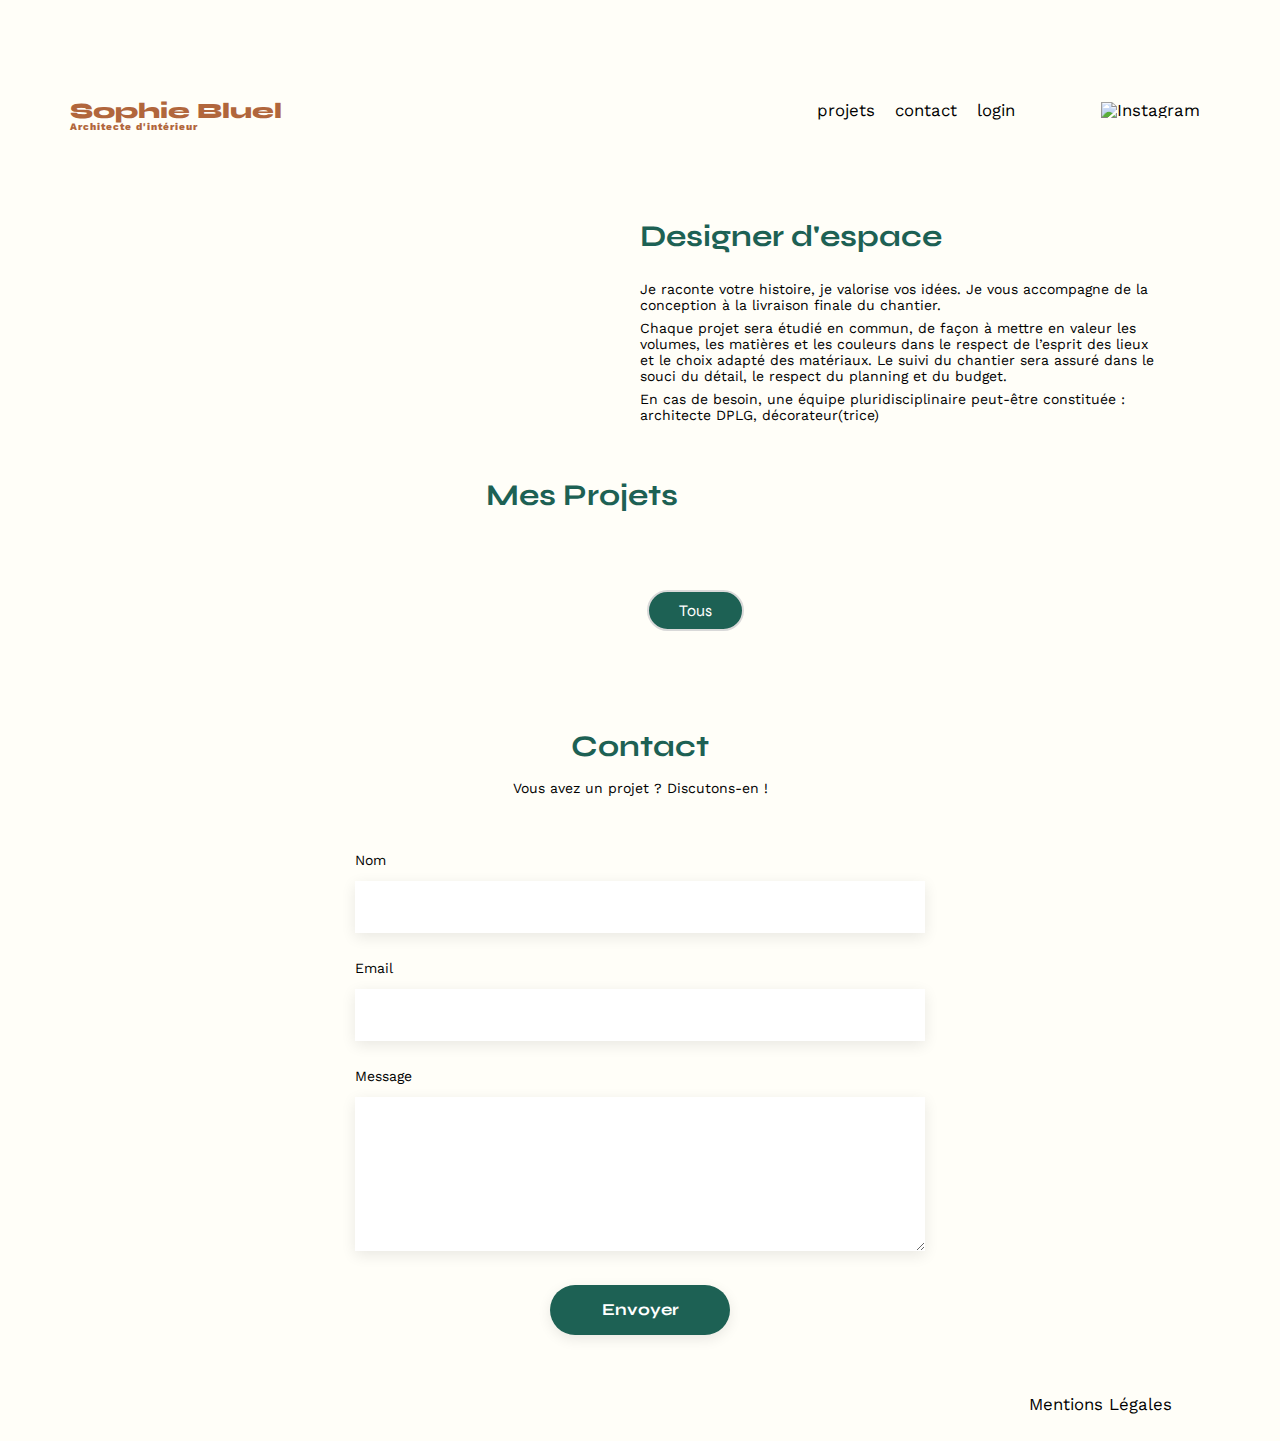
==== FrontEnd/index.html @ 81031864 "Fix button logout login" ====
<!DOCTYPE html>
<html lang="fr">
  <head>
    <meta charset="UTF-8" />
    <title>Sophie Bluel - Architecte d'intérieur</title>
    <meta name="viewport" content="width=device-width, initial-scale=1.0" />
    <link rel="preconnect" href="https://fonts.googleapis.com" />
    <link rel="preconnect" href="https://fonts.gstatic.com" crossorigin />
    <script src="./assets/style.js" defer></script>

    <script
      src="https://kit.fontawesome.com/b36407d020.js"
      crossorigin="anonymous"
    ></script>
    <link
      href="https://fonts.googleapis.com/css2?family=Syne:wght@700;800&family=Work+Sans&display=swap"
      rel="stylesheet"
    />
    <meta name="description" content="" />
    <link rel="stylesheet" href="./assets/style.css" />
    <link
      href="https://fonts.googleapis.com/css2?family=Syne:wght@700;800&family=Work+Sans&display=swap"
      rel="stylesheet"
    />
  </head>

  <body>
    <div class="top_change_0 top_change">
      <i class="fa-regular fa-pen-to-square fa-lg"></i>
      <button class="button_modified" type="button">Mode édition</button>

      <button class="button_published" type="button">
        Publier des changements
      </button>
    </div>

    <header>
      <h1>Sophie Bluel <span>Architecte d'intérieur</span></h1>
      <nav>
        <ul class="liste">
          <li>projets</li>
          <li>contact</li>

          <li id="logIn" style="visibility: visible">
            <a href="./log.html">login</a>
          </li>

          <button id="logOut" style="visibility: collapse">logout</button>
          <li><img src="./assets/icons/instagram.png" alt="Instagram" /></li>
        </ul>
      </nav>
    </header>
    <main>
      <section id="introduction">
        <figure>
          <img src="./assets/images/sophie-bluel.png" alt="" />

          <div class="top_change">
            <i class="fa-regular fa-pen-to-square fa-lg"></i>
            <button class="button_modifier" type="button">modifier</button>
          </div>
        </figure>

        <article>
          <div class="top_change">
            <i class="fa-regular fa-pen-to-square fa-lg"></i
            ><button class="button_modifier" type="button">modifier</button>
          </div>
          <h2>Designer d'espace</h2>
          <p>
            Je raconte votre histoire, je valorise vos idées. Je vous accompagne
            de la conception à la livraison finale du chantier.
          </p>
          <p>
            Chaque projet sera étudié en commun, de façon à mettre en valeur les
            volumes, les matières et les couleurs dans le respect de l’esprit
            des lieux et le choix adapté des matériaux. Le suivi du chantier
            sera assuré dans le souci du détail, le respect du planning et du
            budget.
          </p>
          <p>
            En cas de besoin, une équipe pluridisciplinaire peut-être constituée
            : architecte DPLG, décorateur(trice)
          </p>
        </article>
      </section>

      <section id="portfolio">
        <div class="title">
          <h2>Mes Projets</h2>
          <div class="top_change">
            <i class="fa-regular fa-pen-to-square fa-lg"></i
            ><button class="button_modifier" type="button">modifier</button>
          </div>
        </div>

        <section class="filtres">
          <div class="quatre_filtres">
            <!-- <div class="t">
              <p>Tous</p>
            </div>

            <div class="e">
              <p>Objets</p>
            </div>

            <div class="e">
              <p>Appartements</p>
            </div>

            <div class="e">
              <p>Hôtels & restaurants</p>
            </div> -->
          </div>
        </section>

        <div class="gallery">
          <!-- <figure>
            <img
              src="	http://localhost:5678/images/la-balisiere1651287350102.png"
              alt="Appartement Paris V"
              crossorigin="anonymous"
            />
            <figcaption>Appartement Paris V</figcaption>
          </figure> -->
        </div>
      </section>
      <section id="contact">
        <h2>Contact</h2>
        <p>Vous avez un projet ? Discutons-en !</p>
        <form action="#" method="post">
          <label for="name">Nom</label>
          <input type="text" name="name" id="name" />
          <label for="email">Email</label>
          <input type="email" name="email" id="email" />
          <label for="message">Message</label>
          <textarea name="message" id="message" cols="30" rows="10"></textarea>
          <input type="submit" value="Envoyer" />
        </form>
      </section>
    </main>

    <footer>
      <nav>
        <ul>
          <li>Mentions Légales</li>
        </ul>
      </nav>
    </footer>
  </body>
</html>
---- FrontEnd/assets/style.css ----
/* http://meyerweb.com/eric/tools/css/reset/
   v2.0 | 20110126
   License: none (public domain)
*/

html,
body,
div,
span,
applet,
object,
iframe,
h1,
h2,
h3,
h4,
h5,
h6,
p,
blockquote,
pre,
a,
abbr,
acronym,
address,
big,
cite,
code,
del,
dfn,
em,
img,
ins,
kbd,
q,
s,
samp,
small,
strike,
strong,
sub,
sup,
tt,
var,
b,
u,
i,
center,
dl,
dt,
dd,
ol,
ul,
li,
fieldset,
form,
label,
legend,
table,
caption,
tbody,
tfoot,
thead,
tr,
th,
td,
article,
aside,
canvas,
details,
embed,
figure,
figcaption,
footer,
header,
hgroup,
menu,
nav,
output,
ruby,
section,
summary,
time,
mark,
audio,
video {
  margin: 0;
  padding: 0;
  border: 0;
  font-size: 100%;
  font: inherit;
  vertical-align: baseline;
}

/* HTML5 display-role reset for older browsers */
article,
aside,
details,
figcaption,
figure,
footer,
header,
hgroup,
menu,
nav,
section {
  display: block;
}

body {
  line-height: 1;
}

ol,
ul {
  list-style: none;
}

blockquote,
q {
  quotes: none;
}

blockquote:before,
blockquote:after,
q:before,
q:after {
  content: "";
  content: none;
}

table {
  border-collapse: collapse;
  border-spacing: 0;
}

/** end reset css**/
body {
  max-width: 1140px;
  margin: auto;
  font-family: "Work Sans";
  font-size: 14px;
  background-color: #fffef8;
}

header {
  display: flex;
  justify-content: space-between;
  margin: 40px 0;
}

.top_change_0 {
  position: relative;
  height: 60px;
  background-color: black;
  display: flex;
  flex-direction: row;
  justify-content: center;
  align-items: center;
  gap: 20px;
  /* visibility: collapse; */
}
#logIn {
  display: flex;
  padding-left: 10px;
  text-align: center;
}
.top_change_0 i {
  position: relative;
  color: white;
}
.button_modified {
  font-family: "Work Sans";
  font-style: normal;
  font-weight: 400;
  font-size: 16px;
  line-height: 19px;
  background-color: black;
  border: none;
  /* identical to box height */
  text-align: center;

  color: #ffffff;
}
.button_modifier {
  font-family: "Work Sans";
  font-style: normal;
  font-weight: 400;
  font-size: 16px;
  line-height: 19px;
  background-color: #fffef8;
  border: none;
  /* identical to box height */
  text-align: center;
  border-radius: 20px;
  padding: 10px 20px 10px 10px;
}
.button_published {
  font-family: "Work Sans";
  font-style: normal;
  font-weight: 400;
  font-size: 16px;
  line-height: 19px;
  background-color: rgb(255, 255, 255);
  border: none;
  /* identical to box height */
  text-align: center;
  border-radius: 20px;
  padding: 10px 20px 10px 20px;
}
.button_modifier:hover {
  cursor: pointer;
  outline-color: #1d6154;
}

.button_modifier:active {
  background-color: none;
  cursor: pointer;
  outline-color: #1d6154;
}
.button_published:hover {
  cursor: pointer;
  outline-color: #1d6154;
}

.button_published:active {
  background-color: none;
  cursor: pointer;
  outline-color: #1d6154;
}

.button_modified:hover {
  cursor: pointer;
}

.button_modified:active {
  background-color: none;
  cursor: pointer;
}
section {
  margin: 50px;
}
figure i {
  margin-left: 50px;
}
.liste a {
  text-align: end;
  text-transform: none;
  unicode-bidi: isolate;
  font-variant-numeric: tabular-nums;
  white-space: pre;
  color: black;
  text-decoration: none;
  color: black;
}
.liste {
  text-align: end;
  text-transform: none;
  unicode-bidi: isolate;
  font-variant-numeric: tabular-nums;
  white-space: pre;
  color: black;
  text-decoration: none;
  color: black;
  cursor: pointer;
}

.liste button {
  text-align: end;
  text-transform: none;
  unicode-bidi: isolate;
  font-variant-numeric: tabular-nums;
  white-space: pre;
  color: black;
  text-decoration: none;
  color: black;
  cursor: pointer;
  display: list-item;
  text-align: match-parent;
}

h1 {
  display: flex;
  flex-direction: column;
  font-family: "Syne";
  font-size: 22px;
  font-weight: 800;
  color: #b1663c;
}

h1 > span {
  font-family: "Work Sans";
  font-size: 10px;
  letter-spacing: 0.1em;
}

/* Rajout par PJ */

.filtres {
  position: relative;
  display: flex;
  flex-wrap: nowrap;
  width: 100%;
  gap: 10px;
  text-align: center;
  align-items: center;
  justify-content: center;
}

.e:hover {
  background-color: #deebff;
}

.filter {
  border: 0;
  font-weight: 700;
  font-size: 17px;
  line-height: 20px;
}

.quatre_filtres {
  display: flex;

  display: flex;
  flex-wrap: nowrap;
  /* width: 100%; */
  gap: 10px;
  text-align: center;
  align-items: center;
  justify-content: center;
}

/* .t {
  position: relative;
  display: flex;
  flex-direction: row;
  color: white;
  padding: 9px 30px 9px 30px;

  font-size: 16px;
  line-height: 19px;
  border: 2px solid #d9d9d9;
  border-radius: 25px;
  gap: 10px;
  cursor: pointer;
  background-color: #1d6154;
  font-family: "Syne";
  font-style: normal;
}

.e {
  position: relative;
  display: flex;
  flex-direction: row;
  color: #1d6154;
  padding: 9px 30px 9px 30px;

  font-size: 16px;
  line-height: 19px;
  border: 2px solid #d9d9d9;
  border-radius: 25px;
  gap: 10px;
  cursor: pointer;
  background-color: white;
  font-family: "Syne";
  font-style: normal;
} */

.z {
  position: relative;
  display: flex;
  flex-direction: row;
  color: #1d6154;
  padding: 9px 30px 9px 30px;

  font-size: 16px;
  line-height: 19px;
  border: 2px solid #d9d9d9;
  border-radius: 25px;
  gap: 10px;
  cursor: pointer;
  background-color: white;
  font-family: "Syne";
  font-style: normal;
}
.a {
  position: relative;
  display: flex;
  flex-direction: row;
  color: white;
  padding: 9px 30px 9px 30px;

  font-size: 16px;
  line-height: 19px;
  border: 2px solid #d9d9d9;
  border-radius: 25px;
  gap: 10px;
  cursor: pointer;
  background-color: #1d6154;
  font-family: "Syne";
  font-style: normal;
}

/* .a p {
  color: white;
}

.e .p {
  color: #1d6154;
  font-family: "Work Sans";
  font-style: normal;
  font-weight: 400;
  font-size: 14px;
  line-height: 16px;
} */

/* END */

h2 {
  font-family: "Syne";
  font-weight: 700;
  font-size: 30px;
  color: #1d6154;
}

nav ul {
  display: flex;
  align-items: center;
  list-style-type: none;
}

nav li {
  padding: 0 10px;
  font-size: 1.2em;
}

li:hover {
  color: #b1663c;
}

#logOut:hover {
  color: #b1663c;
}
#logOut {
  padding: 0 10px;
  font-size: 1.2em;
  background-color: transparent;
  border: 0px solid #f2f2f2;
}
.liste :hover {
  color: #b1663c;
}
#introduction {
  display: flex;
  align-items: center;
}

#introduction figure {
  flex: 1;
}

#introduction img {
  display: block;
  margin: auto;
  width: 80%;
}

#introduction article {
  flex: 1;
}

#introduction h2 {
  margin-bottom: 1em;
}

#introduction p {
  margin-bottom: 0.5em;
  font-family: "Work Sans";
  font-style: normal;
  font-weight: 400;
  font-size: 14px;
  line-height: 16px;
}
.title {
  display: flex;
  justify-content: center;
  align-items: baseline;
}
#portfolio h2 {
  text-align: center;
  margin-bottom: 1em;
  padding-right: 20px;
}

.gallery {
  width: 100%;
  display: grid;
  grid-template-columns: 1fr 1fr 1fr;
  grid-column-gap: 20px;
  grid-row-gap: 20px;
}

.gallery img {
  width: 100%;
}

#contact {
  width: 50%;
  margin: auto;
}

#contact > * {
  text-align: center;
}

#contact h2 {
  margin-bottom: 20px;
}

#contact form {
  text-align: left;
  margin-top: 30px;
  display: flex;
  flex-direction: column;
}

#contact input {
  height: 50px;
  font-size: 1.2em;
  border: none;
  box-shadow: 0px 4px 14px rgba(0, 0, 0, 0.09);
}

#contact label {
  margin: 2em 0 1em 0;
}

#contact textarea {
  border: none;
  box-shadow: 0px 4px 14px rgba(0, 0, 0, 0.09);
}

input[type="submit"] {
  font-family: "Syne";
  font-weight: 700;
  color: white;
  background-color: #1d6154;
  margin: 2em auto;
  width: 180px;
  text-align: center;
  border-radius: 60px;
}

footer nav ul {
  display: flex;
  justify-content: flex-end;
  margin: 2em;
}
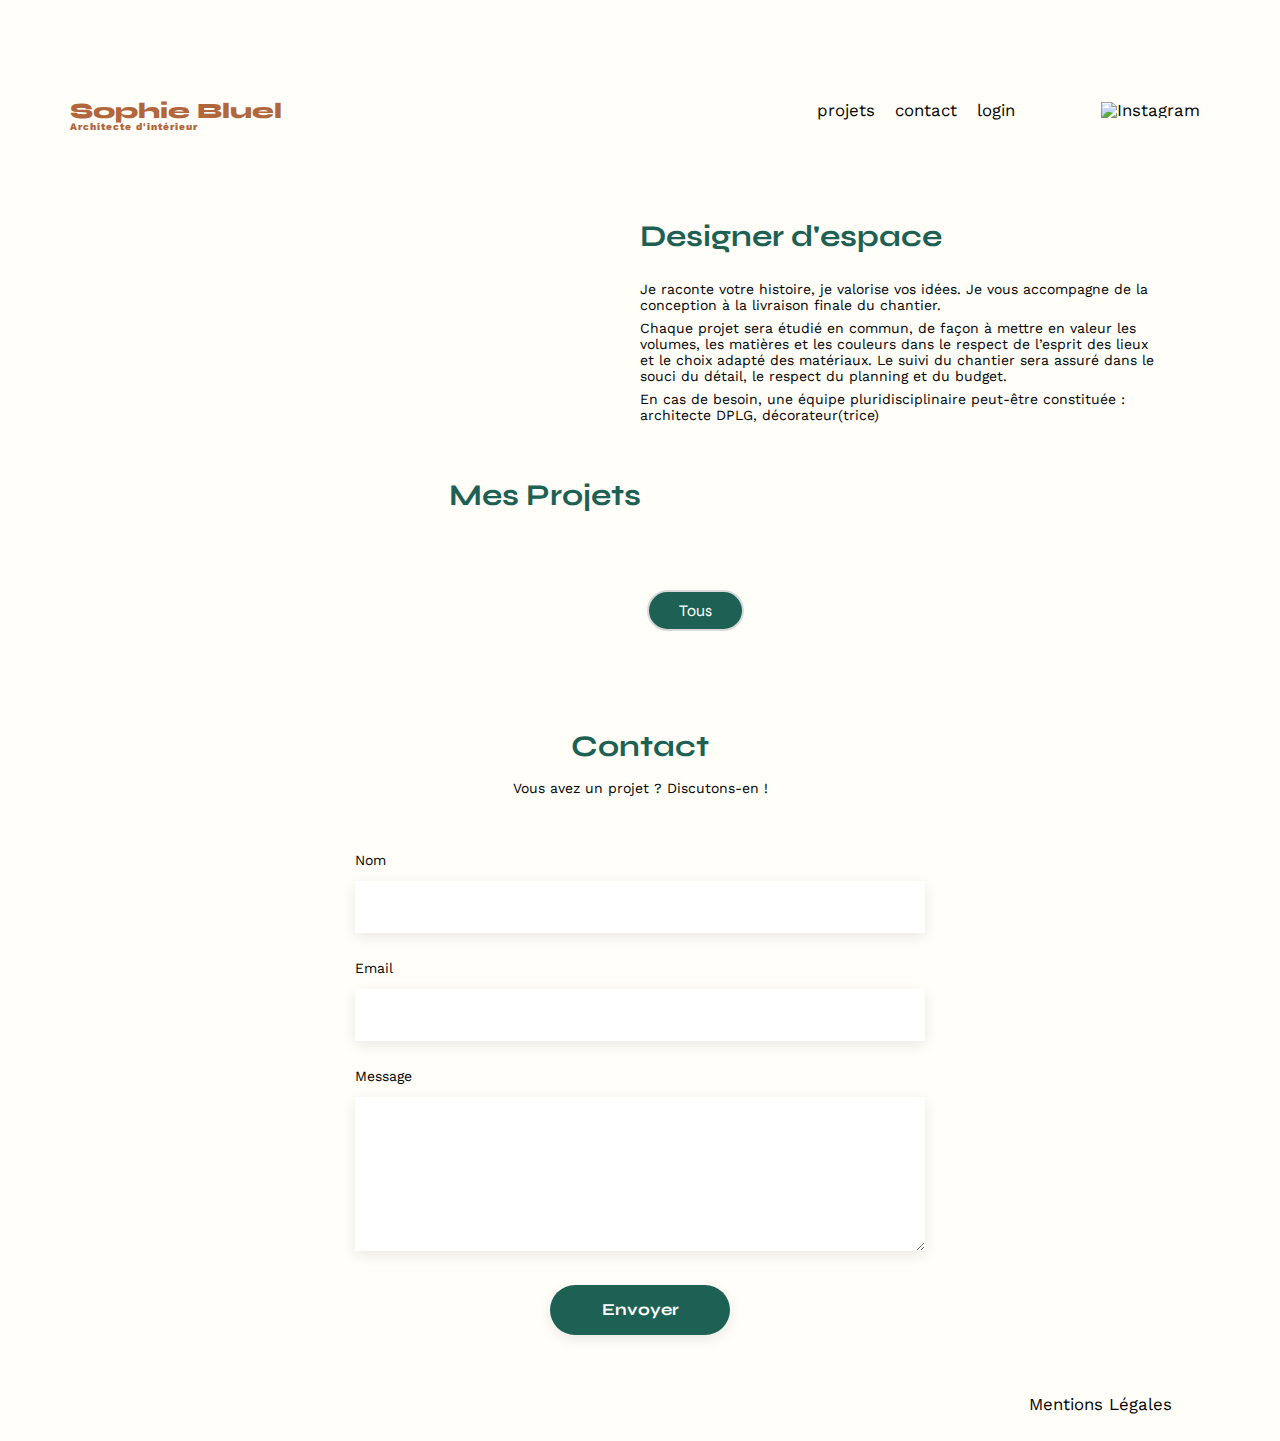
==== commit 5a4d8f03: "création modale" ====
--- a/FrontEnd/index.html
+++ b/FrontEnd/index.html
@@ -90,7 +90,18 @@
           <h2>Mes Projets</h2>
           <div class="top_change">
             <i class="fa-regular fa-pen-to-square fa-lg"></i
-            ><button class="button_modifier" type="button">modifier</button>
+            ><!--<button class="button_modifier" type="button">Modifier</button>-->
+
+            <button id="myBtn">Ouverture Modale</button>
+
+            <div id="myModal" class="modal">
+              <div class="modal-content">
+                <div class="modalHeader">
+                  <span class="close">&times;</span>
+                  <p>La gallerie photo</p>
+                </div>
+              </div>
+            </div>
           </div>
         </div>
 
--- a/FrontEnd/assets/style.css
+++ b/FrontEnd/assets/style.css
@@ -195,6 +195,21 @@
   border-radius: 20px;
   padding: 10px 20px 10px 10px;
 }
+
+#myBtn {
+  font-family: "Work Sans";
+  font-style: normal;
+  font-weight: 400;
+  font-size: 16px;
+  line-height: 19px;
+  background-color: #fffef8;
+  border: none;
+  /* identical to box height */
+  text-align: center;
+  border-radius: 20px;
+  padding: 10px 20px 10px 10px;
+}
+
 .button_published {
   font-family: "Work Sans";
   font-style: normal;
@@ -218,6 +233,17 @@
   cursor: pointer;
   outline-color: #1d6154;
 }
+
+#myBtn:hover {
+  cursor: pointer;
+  outline-color: #1d6154;
+}
+
+#myBtn:active {
+  background-color: none;
+  cursor: pointer;
+  outline-color: #1d6154;
+}
 .button_published:hover {
   cursor: pointer;
   outline-color: #1d6154;
@@ -237,6 +263,91 @@
   background-color: none;
   cursor: pointer;
 }
+/* POUR LA MODALE */
+
+.modal {
+  display: none;
+  position: fixed;
+  z-index: 1;
+  left: 0;
+  top: 0;
+  width: 100%;
+  height: 100%;
+  overflow: auto;
+  background-color: rgb(0, 0, 0);
+  background-color: rgba(0, 0, 0, 0.4);
+}
+
+.modal-content {
+  background-color: #fefefe;
+  margin: 15% auto;
+  padding: 20px;
+  border: 1px solid #888;
+  width: 630px;
+  box-shadow: 0 4px 8px 0 rgba(0, 0, 0, 0.2), 0 6px 20px 0 rgba(0, 0, 0, 0.19);
+  animation-name: animatetop;
+  animation-duration: 0.4s;
+  border-radius: 25px;
+}
+
+.close {
+  color: #aaa;
+  float: right;
+  font-size: 28px;
+  font-weight: bold;
+}
+
+.close:hover,
+.close:focus {
+  color: black;
+  text-decoration: none;
+  cursor: pointer;
+}
+
+@keyframes animatetop {
+  from {
+    top: -300px;
+    opacity: 0;
+  }
+  to {
+    top: 0;
+    opacity: 1;
+  }
+}
+.modalHeader {
+  width: 100%;
+  padding: 60px 0 46px 0;
+}
+.modalHeader p {
+  text-align: center;
+  font-family: "Work Sans";
+  font-style: normal;
+  font-weight: 400;
+  font-size: 26px;
+  line-height: 30px;
+}
+.modalHeader span {
+  position: relative;
+  justify-content: end;
+}
+.modal-content {
+  padding: 0px 100px 47px 100px;
+  display: flex;
+  flex-direction: row;
+  flex-flow: row wrap;
+  gap: 10px;
+}
+.modal-content figure {
+  /* display: flex;
+  flex-direction: row; */
+}
+.modal-content figure img {
+  /* display: flex;
+  flex-direction: row; */
+  width: 80px;
+  height: 100px;
+}
+
 section {
   margin: 50px;
 }
@@ -401,20 +512,7 @@
   font-style: normal;
 }
 
-/* .a p {
-  color: white;
-}
-
-.e .p {
-  color: #1d6154;
-  font-family: "Work Sans";
-  font-style: normal;
-  font-weight: 400;
-  font-size: 14px;
-  line-height: 16px;
-} */
-
-/* END */
+/* pour la modale */
 
 h2 {
   font-family: "Syne";
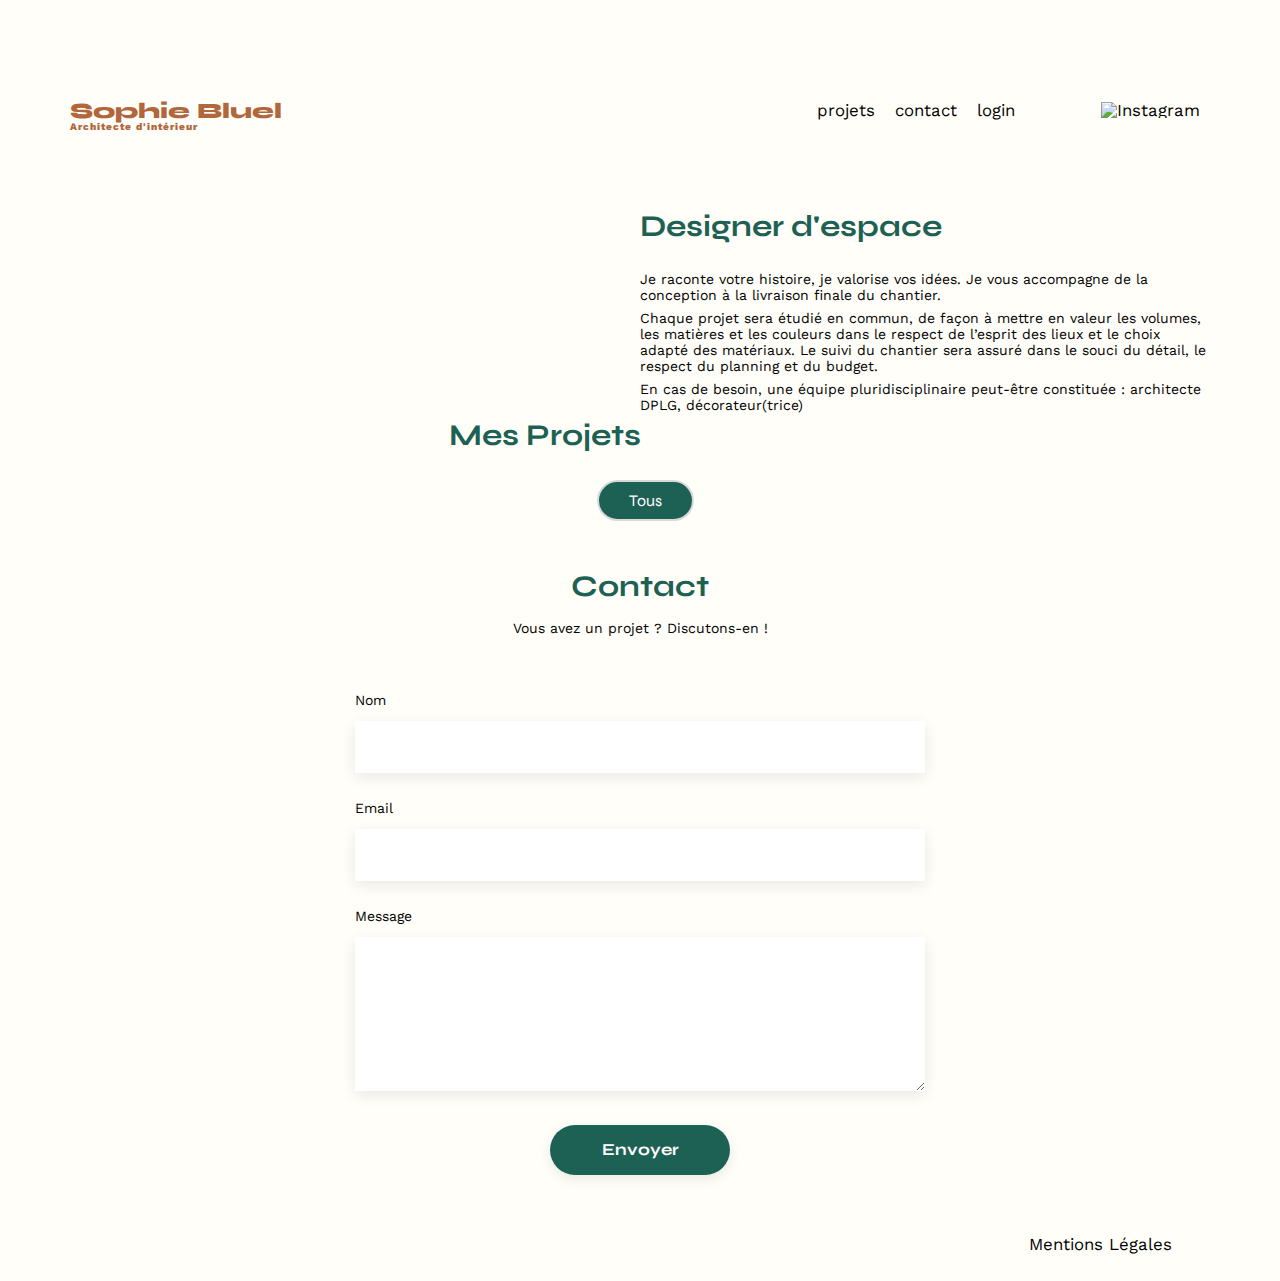
==== commit 51d95050: "Modal improvment" ====
--- a/FrontEnd/index.html
+++ b/FrontEnd/index.html
@@ -84,7 +84,9 @@
           </p>
         </article>
       </section>
+      <!-- ATTENTION A SUPPRIMER PAR LA SUITE -->
 
+      <!-- ATTENTION A SUPPRIMER PAR LA SUITE -->
       <section id="portfolio">
         <div class="title">
           <h2>Mes Projets</h2>
--- a/FrontEnd/assets/style.css
+++ b/FrontEnd/assets/style.css
@@ -279,11 +279,13 @@
 }
 
 .modal-content {
+  box-sizing: border-box;
   background-color: #fefefe;
   margin: 15% auto;
+  width: 630px;
+  height: 770px;
   padding: 20px;
   border: 1px solid #888;
-  width: 630px;
   box-shadow: 0 4px 8px 0 rgba(0, 0, 0, 0.2), 0 6px 20px 0 rgba(0, 0, 0, 0.19);
   animation-name: animatetop;
   animation-duration: 0.4s;
@@ -335,24 +337,315 @@
   display: flex;
   flex-direction: row;
   flex-flow: row wrap;
+  gap: 8px;
+}
+.figure {
+  position: relative;
+}
+.figure img {
+  width: 78px;
+  height: 104px;
+}
+.texte-editer {
+  position: absolute;
+  right: 5px;
+  top: 5px;
+  background-color: black;
+  padding: 4px;
+  border-radius: 5px;
+  color: white;
+}
+
+.move_icone {
+  position: absolute;
+  right: 28px;
+  top: 5px;
+  background-color: black;
+  padding: 4px;
+  border-radius: 5px;
+  color: white;
+  visibility: hidden;
+}
+
+figure:hover > .move_icone {
+  visibility: visible;
+}
+
+.figure:hover,
+.figure:focus {
+  text-decoration: none;
+  cursor: pointer;
+}
+.barre {
+  width: 100%;
+  border: 1px solid #b3b3b3;
+  margin-top: 60px;
+}
+
+.add_photo {
+  position: relative;
+  display: flex;
+  flex-direction: row;
+  color: white;
+  padding: 9px 30px 9px 30px;
+  margin-top: 35px;
+
+  font-size: 16px;
+  line-height: 19px;
+  border: 2px solid #d9d9d9;
+  border-radius: 25px;
   gap: 10px;
-}
-.modal-content figure {
-  /* display: flex;
-  flex-direction: row; */
-}
-.modal-content figure img {
-  /* display: flex;
-  flex-direction: row; */
-  width: 80px;
-  height: 100px;
-}
-
-section {
+  cursor: pointer;
+  background-color: #1d6154;
+  font-family: "Syne";
+  font-style: normal;
+  margin-left: 23%;
+}
+.remove_gallery {
+  color: red;
+  font-family: "Syne";
+  font-style: normal;
+  font-weight: 400;
+  font-size: 14px;
+  line-height: 17px;
+  text-align: center;
+
+  color: #d65353;
+  margin-left: 30%;
+  margin-top: 20px;
+}
+
+.modal-content.hidden > *:not(#modale_ajout_photo) {
+  display: none;
+}
+
+/* .modal-content.page2_visible > * {
+  display: none;
+} */
+#modale_ajout_photo p {
+  font-family: "Work Sans";
+  font-style: normal;
+  font-weight: 400;
+  font-size: 26px;
+  line-height: 30px;
+  text-align: center;
+}
+
+#modale_ajout_photo {
+  position: relative;
+  padding-top: 60px;
+}
+
+#modale_ajout_photo svg {
+  padding: 28px 0 21px 180px;
+}
+#modale_ajout_photo i {
+  position: absolute;
+  top: 30px;
+  left: -72px;
+}
+
+#modale_ajout_photo .close {
+  position: absolute;
+  top: 16px;
+  right: -72px;
+}
+/* ATTENTION A SUPPRIMER PAR LA SUITE  */
+
+/* ATTENTION A SUPPRIMER PAR LA SUITE  */
+
+.zone_bleu {
+  width: 420px;
+  height: 184px;
+  background: #e8f1f7;
+  border-radius: 3px;
+  margin-top: 36px;
+}
+.add_photo_in_modale_page2 {
+  position: relative;
+  display: flex;
+  flex-direction: row;
+  color: white;
+  padding: 9px 30px 9px 30px;
+
+  font-size: 16px;
+  line-height: 19px;
+  border: 0px solid #d9d9d9;
+  border-radius: 25px;
+  gap: 10px;
+  cursor: pointer;
+  background-color: #cbd6dc;
+
+  margin-left: 23%;
+
+  font-family: "Work Sans";
+  font-style: normal;
+  font-weight: 500;
+  font-size: 14px;
+  line-height: 16px;
+  text-align: center;
+
+  color: #306685;
+}
+
+/* experimentation */
+
+.label-file {
+  position: relative;
+  display: flex;
+  flex-direction: row;
+  color: white;
+  padding: 9px 30px 9px 30px;
+
+  font-size: 16px;
+  line-height: 19px;
+  border: 0px solid #d9d9d9;
+  border-radius: 25px;
+  gap: 10px;
+  cursor: pointer;
+  background-color: #cbd6dc;
+
+  margin-left: 25%;
+
+  font-family: "Work Sans";
+  font-style: normal;
+  font-weight: 500;
+  font-size: 14px;
+  line-height: 16px;
+  text-align: center;
+  margin-right: 27%;
+  color: #306685;
+}
+.label-file:hover {
+  color: #25a5c4;
+}
+
+.input-file {
+  display: none;
+}
+
+#myFile {
+  position: relative;
+  display: flex;
+  flex-direction: row;
+  color: white;
+  padding: 9px 30px 9px 30px;
+
+  font-size: 16px;
+  line-height: 19px;
+  border: 0px solid #d9d9d9;
+  border-radius: 25px;
+  gap: 10px;
+  cursor: pointer;
+  background-color: #cbd6dc;
+
+  margin-left: 23%;
+
+  font-family: "Work Sans";
+  font-style: normal;
+  font-weight: 500;
+  font-size: 14px;
+  line-height: 16px;
+  text-align: center;
+
+  color: #306685;
+}
+
+.format {
+  display: flex;
+  flex-direction: row;
+  padding-top: 7px;
+  margin-left: 34%;
+  font-family: "Work Sans";
+  font-style: normal;
+  font-weight: 400;
+  font-size: 12px;
+  line-height: 12px;
+  color: #444444;
+  /* identical to box height */
+  text-align: center;
+}
+
+.titre {
+  display: flex;
+  flex-direction: column;
+  padding: 30px 0 0px 0;
+}
+
+.titre_case {
+  font-family: "Work Sans";
+  font-style: normal;
+  font-weight: 500;
+  font-size: 14px;
+  line-height: 16px;
+  color: #3d3d3d;
+  padding-bottom: 10px;
+}
+#titre {
+  background: #ffffff;
+  box-shadow: 0px 4px 14px rgba(0, 0, 0, 0.09);
+  height: 51px;
+  font-family: "Work Sans";
+  font-style: normal;
+  font-weight: 400;
+  font-size: 14px;
+  line-height: 16px;
+  outline: none;
+  color: #444444;
+  border-style: hidden;
+  padding-left: 20px;
+}
+.label_case {
+  font-family: "Work Sans";
+  font-style: normal;
+  font-weight: 500;
+  font-size: 14px;
+  line-height: 16px;
+  padding: 21px 0 10px 0;
+  color: #3d3d3d;
+}
+
+#select {
+  background: #ffffff;
+  box-shadow: 0px 4px 14px rgba(0, 0, 0, 0.09);
+  height: 51px;
+  font-family: "Work Sans";
+  font-style: normal;
+  font-weight: 400;
+  font-size: 14px;
+  line-height: 16px;
+  outline: none;
+  color: #444444;
+  padding-left: 20px;
+  border-style: hidden;
+}
+
+#valider {
+  padding: 9px 10px 9px 10px;
+
+  background: #a7a7a7;
+  outline: none;
+  border-style: hidden;
+  margin: 2em auto;
+  width: 180px;
+  text-align: center;
+  border-radius: 60px;
+  font-family: "Syne";
+  font-style: normal;
+  font-weight: 700;
+  font-size: 14px;
+  line-height: 17px;
+
+  /* identical to box height */
+  text-align: center;
+
+  color: #ffffff;
+}
+
+/* section {
   margin: 50px;
-}
+} */
 figure i {
-  margin-left: 50px;
 }
 .liste a {
   text-align: end;
@@ -416,6 +709,7 @@
   text-align: center;
   align-items: center;
   justify-content: center;
+  padding-bottom: 50px;
 }
 
 .e:hover {
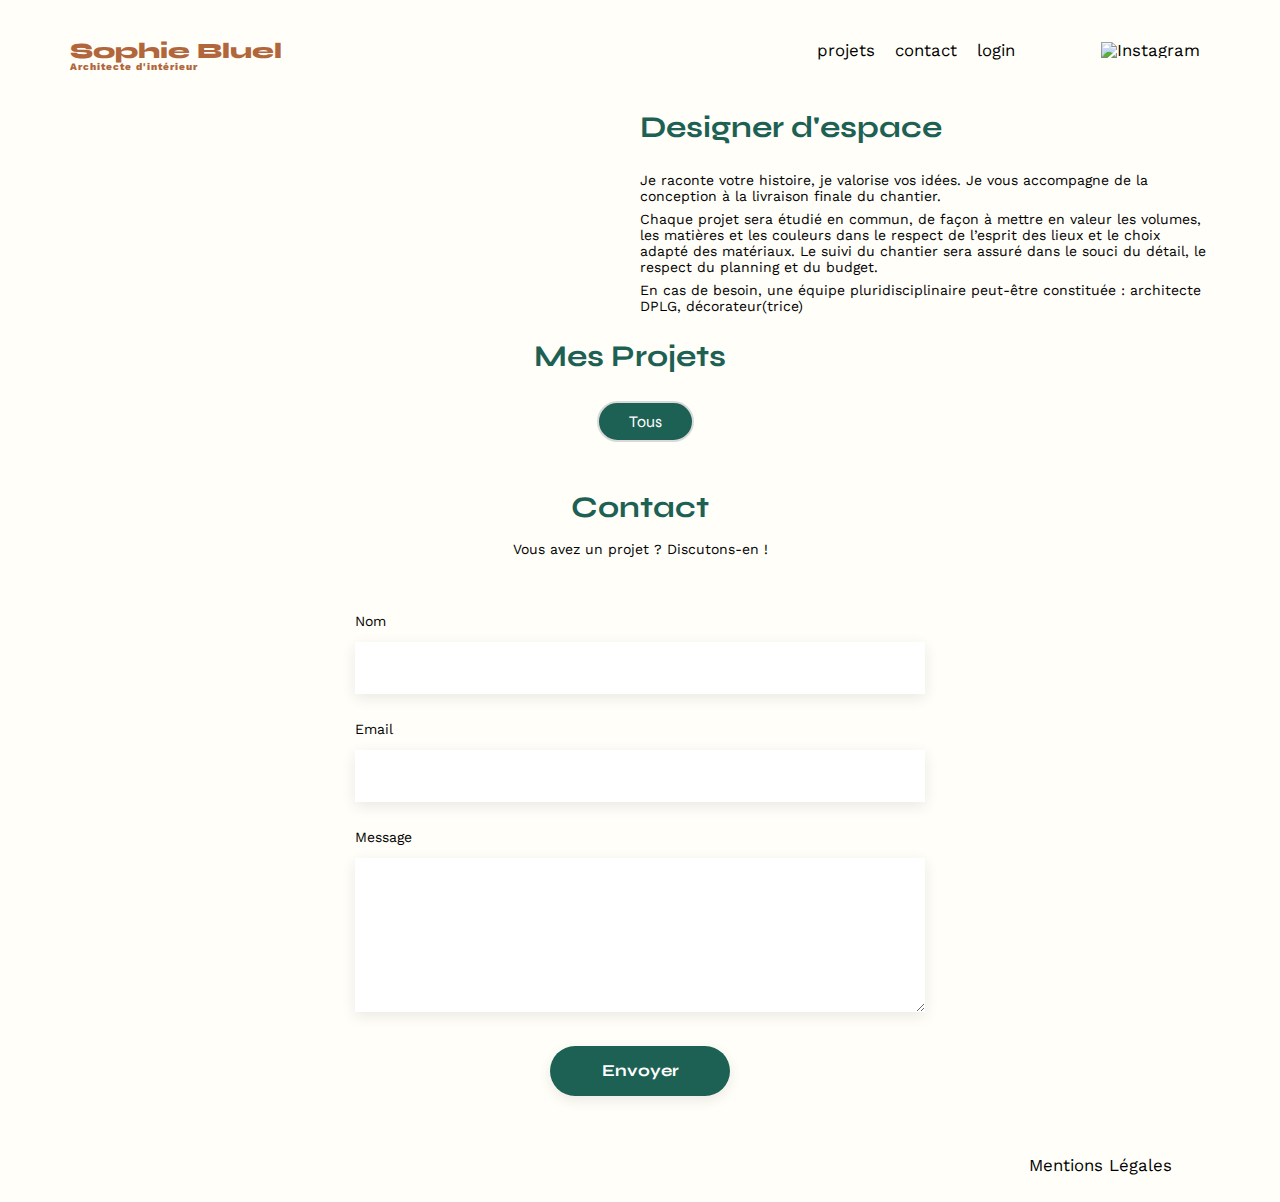
==== commit 54ff3a1c: "Fix divers" ====
--- a/FrontEnd/index.html
+++ b/FrontEnd/index.html
@@ -84,9 +84,7 @@
           </p>
         </article>
       </section>
-      <!-- ATTENTION A SUPPRIMER PAR LA SUITE -->
 
-      <!-- ATTENTION A SUPPRIMER PAR LA SUITE -->
       <section id="portfolio">
         <div class="title">
           <h2>Mes Projets</h2>
@@ -94,7 +92,7 @@
             <i class="fa-regular fa-pen-to-square fa-lg"></i
             ><!--<button class="button_modifier" type="button">Modifier</button>-->
 
-            <button id="myBtn">Ouverture Modale</button>
+            <button id="myBtn">modifier</button>
 
             <div id="myModal" class="modal">
               <div class="modal-content">
@@ -127,16 +125,7 @@
           </div>
         </section>
 
-        <div class="gallery">
-          <!-- <figure>
-            <img
-              src="	http://localhost:5678/images/la-balisiere1651287350102.png"
-              alt="Appartement Paris V"
-              crossorigin="anonymous"
-            />
-            <figcaption>Appartement Paris V</figcaption>
-          </figure> -->
-        </div>
+        <div class="gallery"></div>
       </section>
       <section id="contact">
         <h2>Contact</h2>
--- a/FrontEnd/assets/style.css
+++ b/FrontEnd/assets/style.css
@@ -169,6 +169,10 @@
   position: relative;
   color: white;
 }
+#introduction figure .top_change {
+  padding-left: 57px;
+}
+
 .button_modified {
   font-family: "Work Sans";
   font-style: normal;
@@ -283,7 +287,7 @@
   background-color: #fefefe;
   margin: 15% auto;
   width: 630px;
-  height: 770px;
+  /* height: 770px; */
   padding: 20px;
   border: 1px solid #888;
   box-shadow: 0 4px 8px 0 rgba(0, 0, 0, 0.2), 0 6px 20px 0 rgba(0, 0, 0, 0.19);
@@ -341,10 +345,13 @@
 }
 .figure {
   position: relative;
+
+  object-fit: cover;
 }
 .figure img {
   width: 78px;
   height: 104px;
+  object-fit: cover;
 }
 .texte-editer {
   position: absolute;
@@ -438,6 +445,8 @@
 
 #modale_ajout_photo svg {
   padding: 28px 0 21px 180px;
+  /* display: none; */
+  position: relative;
 }
 #modale_ajout_photo i {
   position: absolute;
@@ -451,6 +460,57 @@
   right: -72px;
 }
 /* ATTENTION A SUPPRIMER PAR LA SUITE  */
+.image-preview-container {
+  width: 50%;
+
+  margin: 0 auto;
+
+  border-radius: 20px;
+}
+
+.image-preview-container img {
+  width: 100%;
+  display: none;
+  margin-bottom: 30px;
+  height: 184px;
+  width: 129px;
+  object-fit: cover;
+  position: absolute;
+  top: 126px;
+  left: 140px;
+}
+.image-preview-container input {
+  display: none;
+}
+
+.image-preview-container label {
+  position: relative;
+  display: flex;
+  flex-direction: row;
+  color: white;
+  padding: 9px 30px 9px 30px;
+
+  font-size: 16px;
+  line-height: 19px;
+  border: 0px solid #d9d9d9;
+  border-radius: 25px;
+  gap: 10px;
+  cursor: pointer;
+  background-color: #cbd6dc;
+
+  font-family: "Work Sans";
+  font-style: normal;
+  font-weight: 500;
+  font-size: 14px;
+  line-height: 16px;
+  text-align: center;
+
+  color: #306685;
+}
+
+/* .zone_bleu > * {
+  display: none;
+} */
 
 /* ATTENTION A SUPPRIMER PAR LA SUITE  */
 
@@ -515,6 +575,8 @@
   text-align: center;
   margin-right: 27%;
   color: #306685;
+
+  display: none;
 }
 .label-file:hover {
   color: #25a5c4;
@@ -550,7 +612,10 @@
 
   color: #306685;
 }
-
+.hide_on_upload {
+  display: none;
+  visibility: hidden;
+}
 .format {
   display: flex;
   flex-direction: row;
@@ -566,7 +631,7 @@
   text-align: center;
 }
 
-.titre {
+.adadad {
   display: flex;
   flex-direction: column;
   padding: 30px 0 0px 0;
@@ -877,6 +942,7 @@
   display: flex;
   justify-content: center;
   align-items: baseline;
+  padding-top: 20px;
 }
 #portfolio h2 {
   text-align: center;
@@ -893,7 +959,9 @@
 }
 
 .gallery img {
-  width: 100%;
+  width: 367px;
+  height: 489px;
+  object-fit: cover;
 }
 
 #contact {
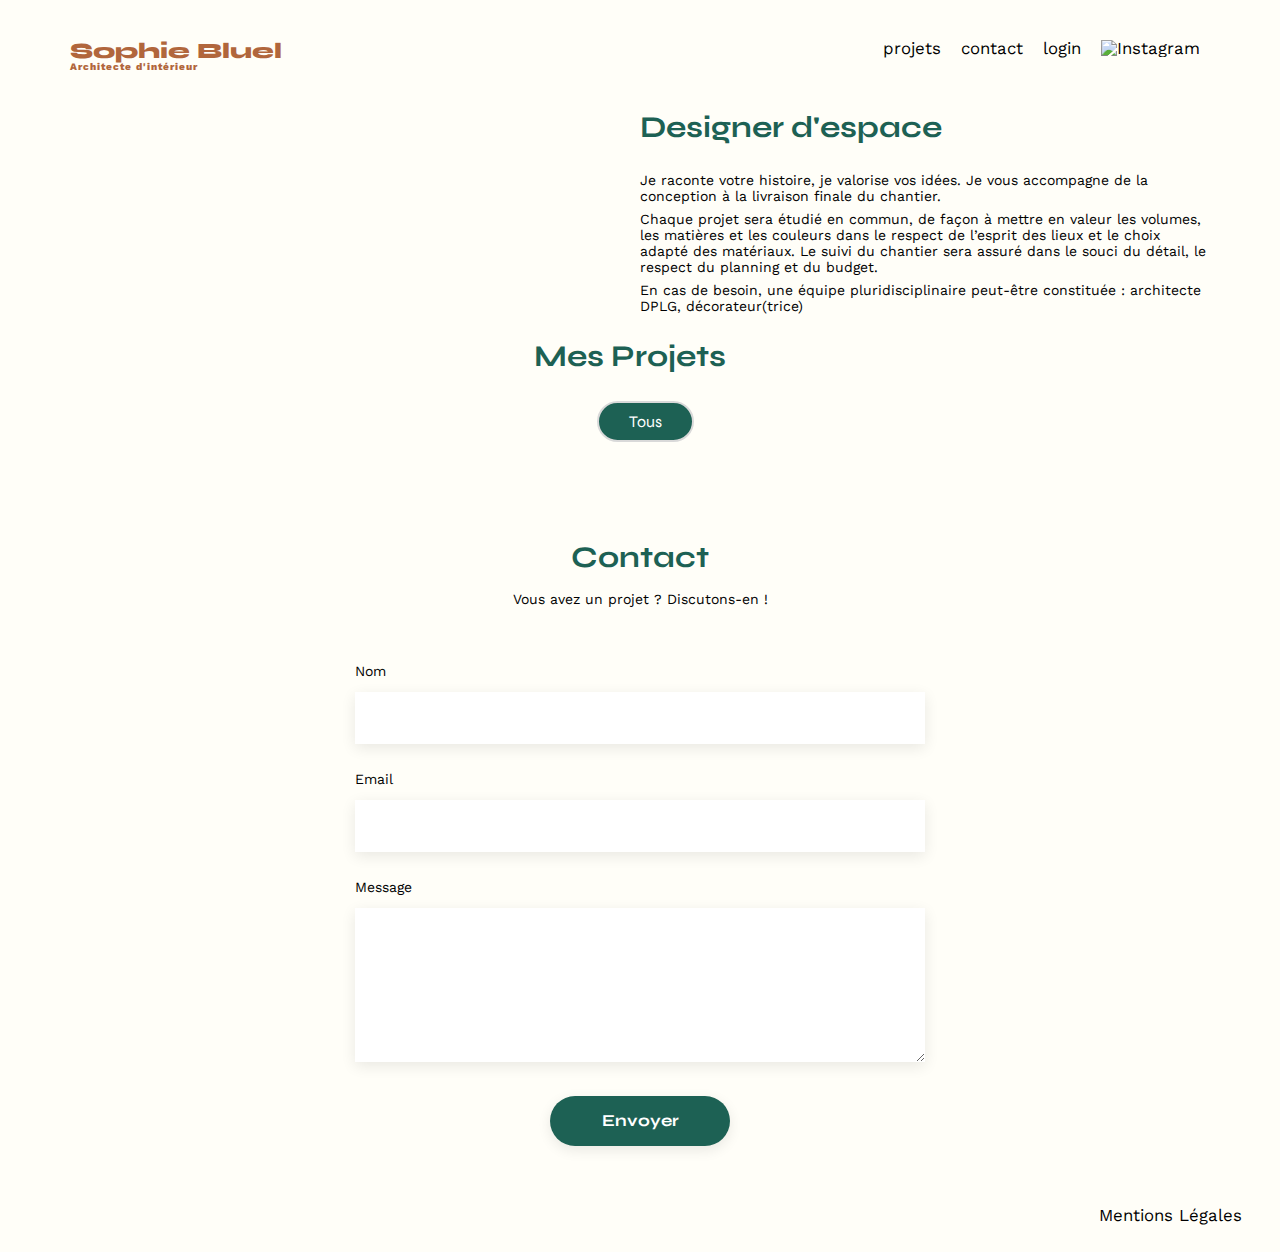
==== commit f94dcd75: "fix design figma" ====
--- a/FrontEnd/index.html
+++ b/FrontEnd/index.html
@@ -34,114 +34,120 @@
       </button>
     </div>
 
-    <header>
-      <h1>Sophie Bluel <span>Architecte d'intérieur</span></h1>
-      <nav>
-        <ul class="liste">
-          <li>projets</li>
-          <li>contact</li>
+    <div class="content">
+      <header>
+        <h1>Sophie Bluel <span>Architecte d'intérieur</span></h1>
+        <nav>
+          <ul class="liste">
+            <li>projets</li>
+            <li>contact</li>
 
-          <li id="logIn" style="visibility: visible">
-            <a href="./log.html">login</a>
-          </li>
+            <li id="logIn">
+              <a href="./log.html">login</a>
+            </li>
 
-          <button id="logOut" style="visibility: collapse">logout</button>
-          <li><img src="./assets/icons/instagram.png" alt="Instagram" /></li>
-        </ul>
-      </nav>
-    </header>
-    <main>
-      <section id="introduction">
-        <figure>
-          <img src="./assets/images/sophie-bluel.png" alt="" />
+            <button id="logOut" style="display: none">logout</button>
+            <li><img src="./assets/icons/instagram.png" alt="Instagram" /></li>
+          </ul>
+        </nav>
+      </header>
+      <main>
+        <section id="introduction">
+          <figure>
+            <img src="./assets/images/sophie-bluel.png" alt="" />
 
-          <div class="top_change">
-            <i class="fa-regular fa-pen-to-square fa-lg"></i>
-            <button class="button_modifier" type="button">modifier</button>
-          </div>
-        </figure>
+            <div class="top_change">
+              <i class="fa-regular fa-pen-to-square fa-lg"></i>
+              <button class="button_modifier" type="button">modifier</button>
+            </div>
+          </figure>
 
-        <article>
-          <div class="top_change">
-            <i class="fa-regular fa-pen-to-square fa-lg"></i
-            ><button class="button_modifier" type="button">modifier</button>
-          </div>
-          <h2>Designer d'espace</h2>
-          <p>
-            Je raconte votre histoire, je valorise vos idées. Je vous accompagne
-            de la conception à la livraison finale du chantier.
-          </p>
-          <p>
-            Chaque projet sera étudié en commun, de façon à mettre en valeur les
-            volumes, les matières et les couleurs dans le respect de l’esprit
-            des lieux et le choix adapté des matériaux. Le suivi du chantier
-            sera assuré dans le souci du détail, le respect du planning et du
-            budget.
-          </p>
-          <p>
-            En cas de besoin, une équipe pluridisciplinaire peut-être constituée
-            : architecte DPLG, décorateur(trice)
-          </p>
-        </article>
-      </section>
+          <article>
+            <div class="top_change">
+              <i class="fa-regular fa-pen-to-square fa-lg"></i
+              ><button class="button_modifier" type="button">modifier</button>
+            </div>
+            <h2>Designer d'espace</h2>
+            <p>
+              Je raconte votre histoire, je valorise vos idées. Je vous
+              accompagne de la conception à la livraison finale du chantier.
+            </p>
+            <p>
+              Chaque projet sera étudié en commun, de façon à mettre en valeur
+              les volumes, les matières et les couleurs dans le respect de
+              l’esprit des lieux et le choix adapté des matériaux. Le suivi du
+              chantier sera assuré dans le souci du détail, le respect du
+              planning et du budget.
+            </p>
+            <p>
+              En cas de besoin, une équipe pluridisciplinaire peut-être
+              constituée : architecte DPLG, décorateur(trice)
+            </p>
+          </article>
+        </section>
 
-      <section id="portfolio">
-        <div class="title">
-          <h2>Mes Projets</h2>
-          <div class="top_change">
-            <i class="fa-regular fa-pen-to-square fa-lg"></i
-            ><!--<button class="button_modifier" type="button">Modifier</button>-->
+        <section id="portfolio">
+          <div class="title">
+            <h2>Mes Projets</h2>
+            <div class="top_change">
+              <i class="fa-regular fa-pen-to-square fa-lg"></i
+              ><!--<button class="button_modifier" type="button">Modifier</button>-->
 
-            <button id="myBtn">modifier</button>
+              <button id="myBtn">modifier</button>
 
-            <div id="myModal" class="modal">
-              <div class="modal-content">
-                <div class="modalHeader">
-                  <span class="close">&times;</span>
-                  <p>La gallerie photo</p>
+              <div id="myModal" class="modal">
+                <div class="modal-content">
+                  <div class="modalHeader">
+                    <span class="close le-premier">&times;</span>
+                    <p>La gallerie photo</p>
+                  </div>
                 </div>
               </div>
             </div>
           </div>
-        </div>
 
-        <section class="filtres">
-          <div class="quatre_filtres">
-            <!-- <div class="t">
-              <p>Tous</p>
+          <section class="filtres">
+            <div class="quatre_filtres">
+              <!-- <div class="t">
+                <p>Tous</p>
+              </div>
+
+              <div class="e">
+                <p>Objets</p>
+              </div>
+
+              <div class="e">
+                <p>Appartements</p>
+              </div>
+
+              <div class="e">
+                <p>Hôtels & restaurants</p>
+              </div> -->
             </div>
+          </section>
 
-            <div class="e">
-              <p>Objets</p>
-            </div>
-
-            <div class="e">
-              <p>Appartements</p>
-            </div>
-
-            <div class="e">
-              <p>Hôtels & restaurants</p>
-            </div> -->
-          </div>
+          <div class="gallery"></div>
         </section>
-
-        <div class="gallery"></div>
-      </section>
-      <section id="contact">
-        <h2>Contact</h2>
-        <p>Vous avez un projet ? Discutons-en !</p>
-        <form action="#" method="post">
-          <label for="name">Nom</label>
-          <input type="text" name="name" id="name" />
-          <label for="email">Email</label>
-          <input type="email" name="email" id="email" />
-          <label for="message">Message</label>
-          <textarea name="message" id="message" cols="30" rows="10"></textarea>
-          <input type="submit" value="Envoyer" />
-        </form>
-      </section>
-    </main>
-
+        <section id="contact">
+          <h2>Contact</h2>
+          <p>Vous avez un projet ? Discutons-en !</p>
+          <form action="#" method="post">
+            <label for="name">Nom</label>
+            <input type="text" name="name" id="name" />
+            <label for="email">Email</label>
+            <input type="email" name="email" id="email" />
+            <label for="message">Message</label>
+            <textarea
+              name="message"
+              id="message"
+              cols="30"
+              rows="10"
+            ></textarea>
+            <input type="submit" value="Envoyer" />
+          </form>
+        </section>
+      </main>
+    </div>
     <footer>
       <nav>
         <ul>
--- a/FrontEnd/assets/style.css
+++ b/FrontEnd/assets/style.css
@@ -136,11 +136,14 @@
 
 /** end reset css**/
 body {
+  font-family: "Work Sans";
+  font-size: 14px;
+  background-color: #fffef8;
+}
+
+.content {
   max-width: 1140px;
   margin: auto;
-  font-family: "Work Sans";
-  font-size: 14px;
-  background-color: #fffef8;
 }
 
 header {
@@ -169,10 +172,10 @@
   position: relative;
   color: white;
 }
-#introduction figure .top_change {
-  padding-left: 57px;
-}
-
+
+.display_none {
+  display: none;
+}
 .button_modified {
   font-family: "Work Sans";
   font-style: normal;
@@ -285,7 +288,8 @@
 .modal-content {
   box-sizing: border-box;
   background-color: #fefefe;
-  margin: 15% auto;
+  margin: auto;
+  margin-top: 10%;
   width: 630px;
   /* height: 770px; */
   padding: 20px;
@@ -324,6 +328,11 @@
   width: 100%;
   padding: 60px 0 46px 0;
 }
+
+.hidden {
+  display: none;
+}
+
 .modalHeader p {
   text-align: center;
   font-family: "Work Sans";
@@ -387,6 +396,16 @@
   width: 100%;
   border: 1px solid #b3b3b3;
   margin-top: 60px;
+}
+
+.errorMessage {
+  color: red;
+  padding-top: 10px;
+  text-align: center;
+}
+
+form:valid #valider {
+  background: #1d6154;
 }
 
 .add_photo {
@@ -710,8 +729,7 @@
 /* section {
   margin: 50px;
 } */
-figure i {
-}
+
 .liste a {
   text-align: end;
   text-transform: none;
@@ -918,7 +936,6 @@
 
 #introduction img {
   display: block;
-  margin: auto;
   width: 80%;
 }
 
@@ -959,14 +976,15 @@
 }
 
 .gallery img {
-  width: 367px;
-  height: 489px;
+  width: 100%;
+  height: 100%;
   object-fit: cover;
 }
 
 #contact {
   width: 50%;
   margin: auto;
+  padding-top: 50px;
 }
 
 #contact > * {
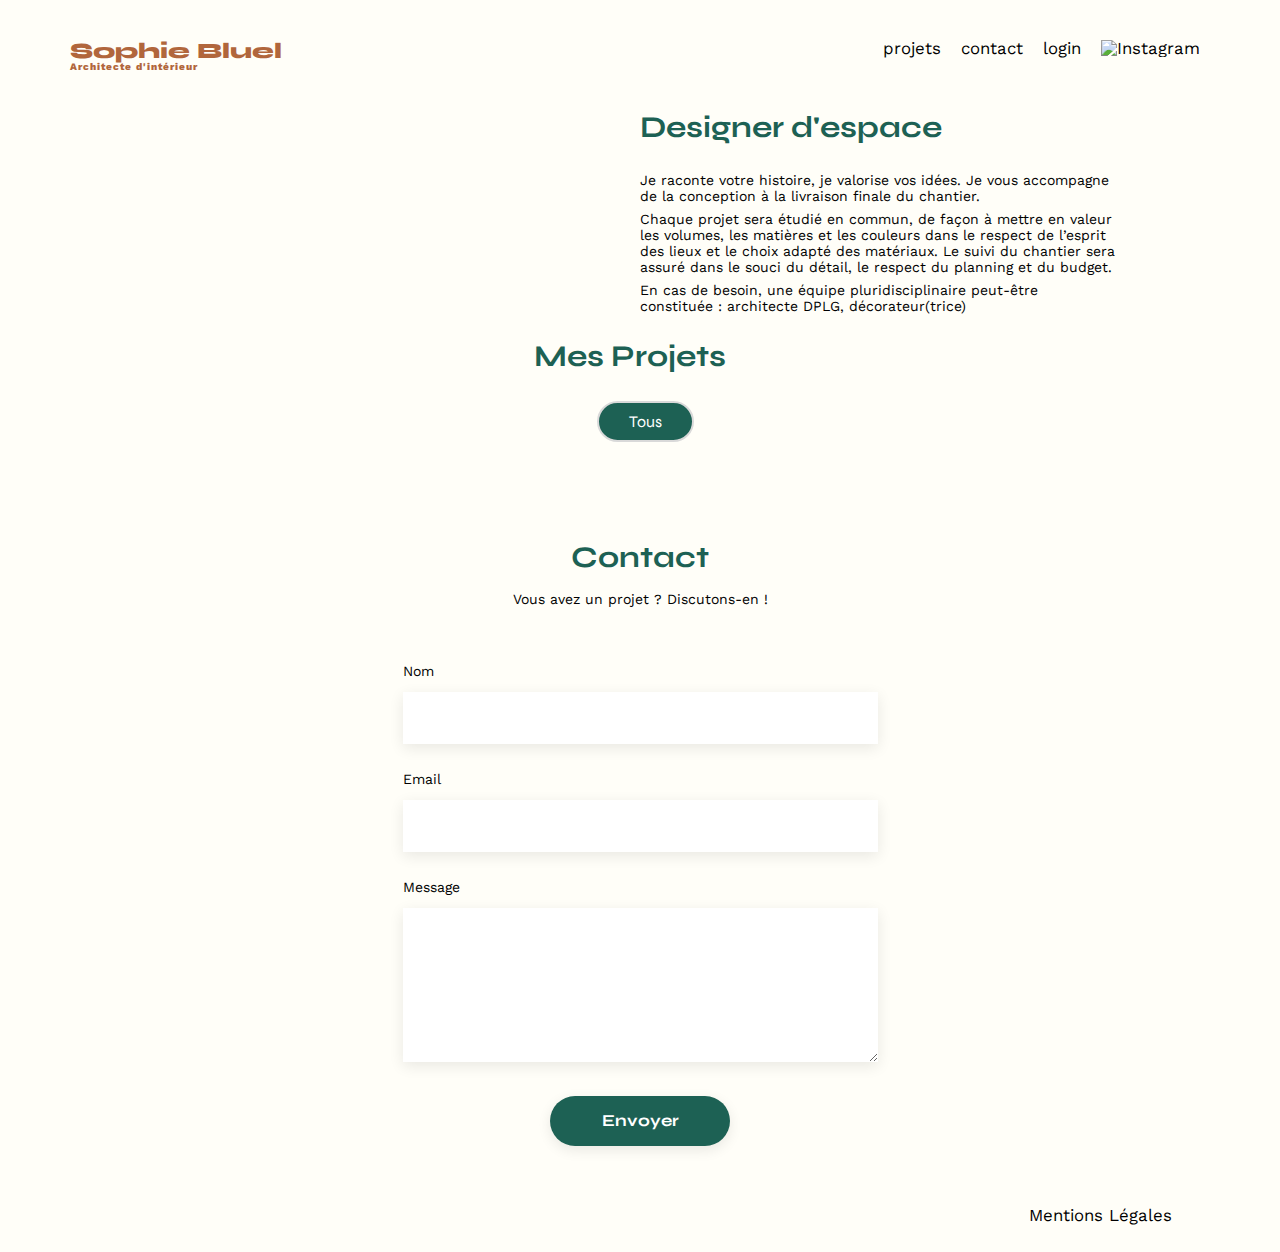
==== commit 8c680b61: "fix design figma" ====
--- a/FrontEnd/index.html
+++ b/FrontEnd/index.html
@@ -147,13 +147,13 @@
           </form>
         </section>
       </main>
+      <footer>
+        <nav>
+          <ul>
+            <li>Mentions Légales</li>
+          </ul>
+        </nav>
+      </footer>
     </div>
-    <footer>
-      <nav>
-        <ul>
-          <li>Mentions Légales</li>
-        </ul>
-      </nav>
-    </footer>
   </body>
 </html>
--- a/FrontEnd/assets/style.css
+++ b/FrontEnd/assets/style.css
@@ -146,6 +146,11 @@
   margin: auto;
 }
 
+main {
+  max-width: 950px;
+  margin: auto;
+}
+
 header {
   display: flex;
   justify-content: space-between;
